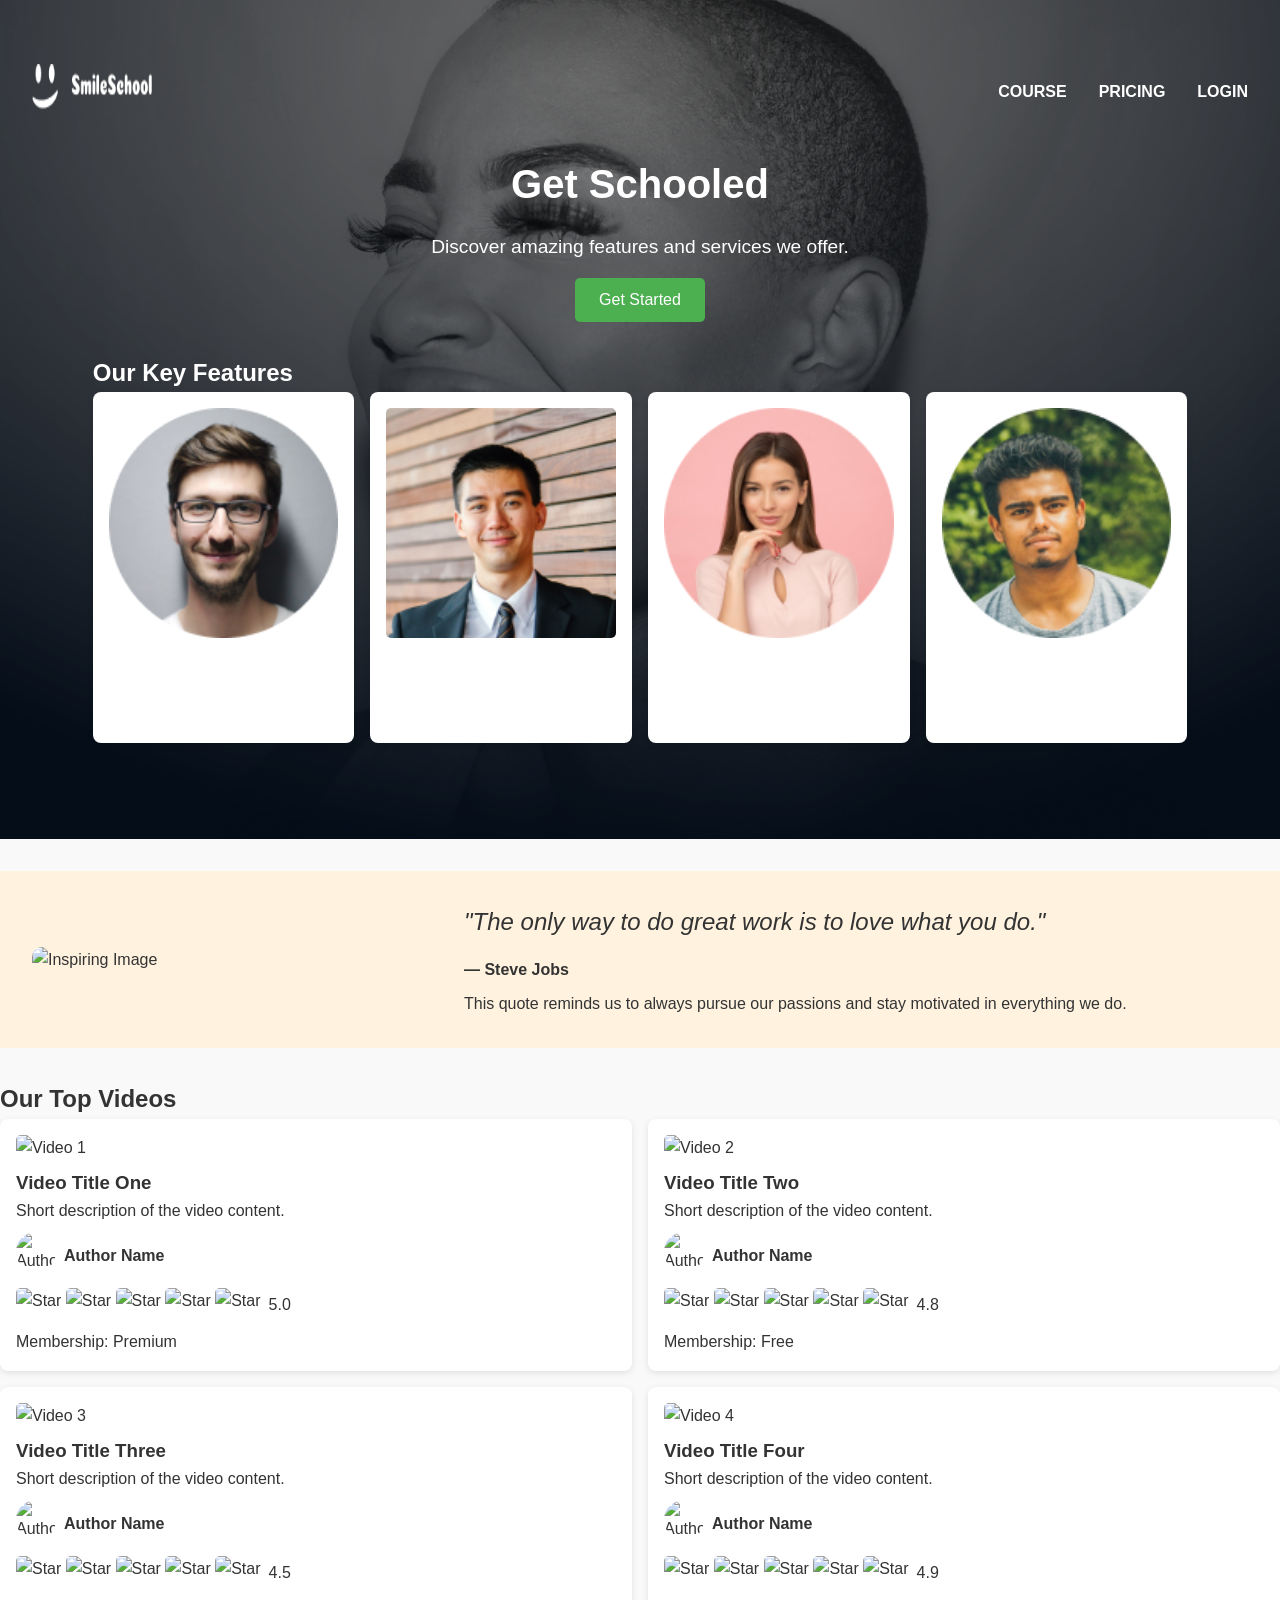
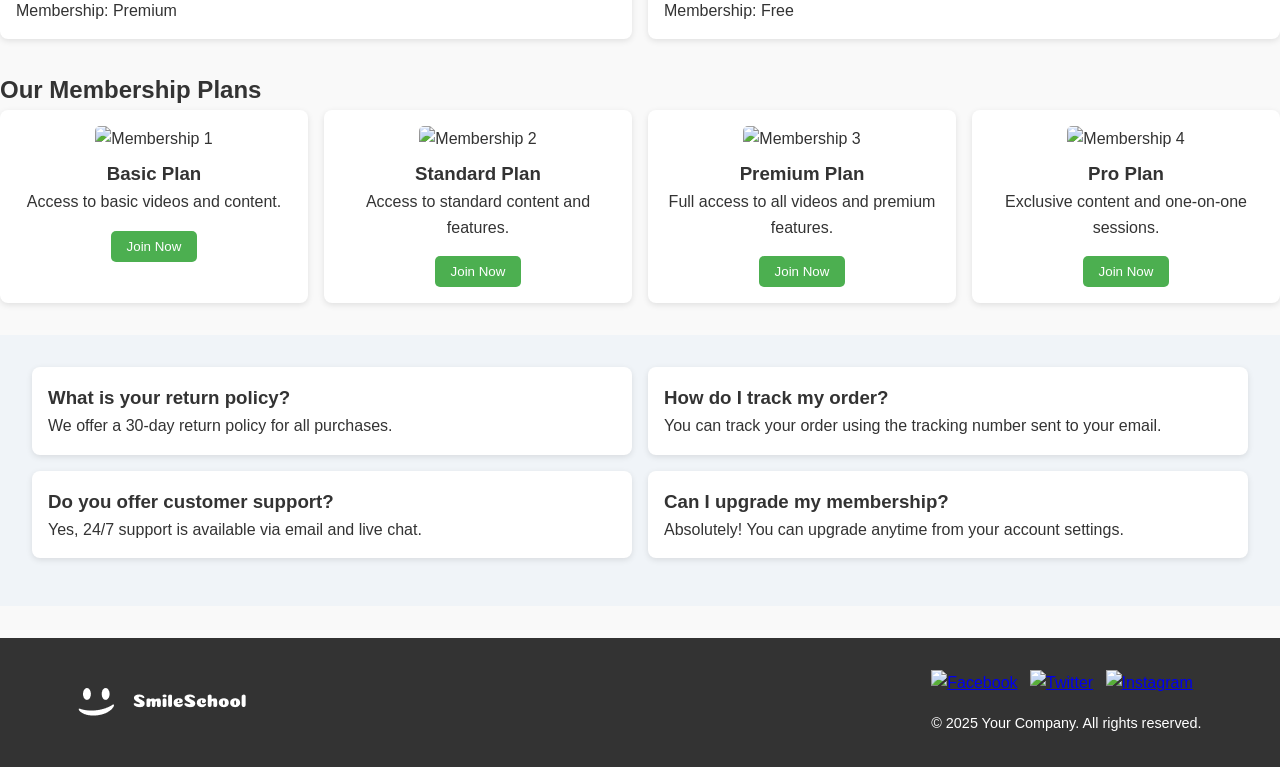
==== css_advanced/index.html @ 72dc7161 "Advanced html and CSS" ====
<!DOCTYPE html>
<html lang="en">
<head>
<meta charset="utf-8">
<meta name="viewport" content="width=device-width, initial-scale=1">
<title>Document</title>
<link rel="stylesheet" href="styles.css">
</head>
<body>

<div class="hero"
<header>
  <div class="header-container">
    <a href="/" aria-label="SmileSchool">
      <img src="logo.png" alt="SmileSchool" width="120" height="48">
    </a>

<!-- Block of 3 links -->
    <nav class="header-links">
     <a href="#">COURSE</a>
     <a href="#">PRICING</a>
     <a href="#">LOGIN</a>
    </nav>
  </div>
</header>
<!-- Main content -->
<main>
  <!-- Banner Section -->
  <section class="banner">
    
    <!-- First block -->
    <div class="banner-intro">
      <h1>Get Schooled</h1>
      <p>Discover amazing features and services we offer.</p>
      <button>Get Started</button>
    </div>
    
    <!-- Second block -->
    <div class="banner-features">
      <h2>Our Key Features</h2>
      
      <!-- Feature blocks container -->
      <div class="features-container">
        
        <!-- Feature 1 -->
        <div class="feature">
          <img src="1.png" alt="Feature 1">
          <h3>Feature One</h3>
          <p>Feature 1.</p>
        </div>

        <!-- Feature 2 -->
        <div class="feature">
          <img src="2.png" alt="Feature 2">
          <h3>Feature Two</h3>
          <p>Short description about feature two.</p>
        </div>

        <!-- Feature 3 -->
        <div class="feature">
          <img src="3.png" alt="Feature 3">
          <h3>Feature Three</h3>
          <p>Short description about feature three.</p>
        </div>

        <!-- Feature 4 -->
        <div class="feature">
          <img src="4.png" alt="Feature 4">
          <h3>Feature Four</h3>
          <p>Short description about feature four.</p>
        </div>

      </div> <!-- End features-container -->
    </div> <!-- End banner-features -->
  </section>
</div>
    <!-- Quote Section -->
<section class="quote-section">
  <div class="quote-container">
    
    <!-- Image related to the quote -->
    <img src="quote-image.jpg" alt="Inspiring Image">

    <!-- Quote content block -->
    <div class="quote-content">
      <blockquote>
        "The only way to do great work is to love what you do."
      </blockquote>
      <p class="quote-author">— Steve Jobs</p>
      <p class="quote-text">This quote reminds us to always pursue our passions and stay motivated in everything we do.</p>
    </div>

  </div>
</section>

<!-- Videos List Section -->
<section class="videos-section">
  <h2>Our Top Videos</h2>

  <div class="videos-container">
    
    <!-- Video 1 -->
    <div class="video-block">
      <img src="video1-thumbnail.jpg" alt="Video 1">
      <h3>Video Title One</h3>
      <p>Short description of the video content.</p>

      <!-- Author info -->
      <div class="video-author">
        <img src="author1.jpg" alt="Author 1">
        <h4>Author Name</h4>
      </div>

      <!-- Rating info -->
      <div class="video-rating">
        <div class="stars">
          <img src="star.png" alt="Star">
          <img src="star.png" alt="Star">
          <img src="star.png" alt="Star">
          <img src="star.png" alt="Star">
          <img src="star.png" alt="Star">
        </div>
        <p>5.0</p>
      </div>

      <p class="video-membership">Membership: Premium</p>
    </div>

    <!-- Video 2 -->
    <div class="video-block">
      <img src="video2-thumbnail.jpg" alt="Video 2">
      <h3>Video Title Two</h3>
      <p>Short description of the video content.</p>

      <div class="video-author">
        <img src="author2.jpg" alt="Author 2">
        <h4>Author Name</h4>
      </div>

      <div class="video-rating">
        <div class="stars">
          <img src="star.png" alt="Star">
          <img src="star.png" alt="Star">
          <img src="star.png" alt="Star">
          <img src="star.png" alt="Star">
          <img src="star.png" alt="Star">
        </div>
        <p>4.8</p>
      </div>

      <p class="video-membership">Membership: Free</p>
    </div>

    <!-- Video 3 -->
    <div class="video-block">
      <img src="video3-thumbnail.jpg" alt="Video 3">
      <h3>Video Title Three</h3>
      <p>Short description of the video content.</p>

      <div class="video-author">
        <img src="author3.jpg" alt="Author 3">
        <h4>Author Name</h4>
      </div>

      <div class="video-rating">
        <div class="stars">
          <img src="star.png" alt="Star">
          <img src="star.png" alt="Star">
          <img src="star.png" alt="Star">
          <img src="star.png" alt="Star">
          <img src="star.png" alt="Star">
        </div>
        <p>4.5</p>
      </div>

      <p class="video-membership">Membership: Premium</p>
    </div>

    <!-- Video 4 -->
    <div class="video-block">
      <img src="video4-thumbnail.jpg" alt="Video 4">
      <h3>Video Title Four</h3>
      <p>Short description of the video content.</p>

      <div class="video-author">
        <img src="author4.jpg" alt="Author 4">
        <h4>Author Name</h4>
      </div>

      <div class="video-rating">
        <div class="stars">
          <img src="star.png" alt="Star">
          <img src="star.png" alt="Star">
          <img src="star.png" alt="Star">
          <img src="star.png" alt="Star">
          <img src="star.png" alt="Star">
        </div>
        <p>4.9</p>
      </div>

      <p class="video-membership">Membership: Free</p>
    </div>

  </div> <!-- End videos-container -->
</section>

<!-- Membership Section -->
<section class="membership-section">
  <h2>Our Membership Plans</h2>

  <div class="membership-container">

    <!-- Membership Item 1 -->
    <div class="membership-item">
      <img src="membership1.jpg" alt="Membership 1">
      <h3>Basic Plan</h3>
      <p>Access to basic videos and content.</p>
      <button>Join Now</button>
    </div>

    <!-- Membership Item 2 -->
    <div class="membership-item">
      <img src="membership2.jpg" alt="Membership 2">
      <h3>Standard Plan</h3>
      <p>Access to standard content and features.</p>
      <button>Join Now</button>
    </div>

    <!-- Membership Item 3 -->
    <div class="membership-item">
      <img src="membership3.jpg" alt="Membership 3">
      <h3>Premium Plan</h3>
      <p>Full access to all videos and premium features.</p>
      <button>Join Now</button>
    </div>

    <!-- Membership Item 4 -->
    <div class="membership-item">
      <img src="membership4.jpg" alt="Membership 4">
      <h3>Pro Plan</h3>
      <p>Exclusive content and one-on-one sessions.</p>
      <button>Join Now</button>
    </div>

  </div> <!-- End membership-container -->
</section>

<!-- FAQ Section -->
<section class="faq-section">
  <div class="faq-container">
    
    <!-- Row 1 -->
    <div class="faq-row">
      
      <!-- Item 1 -->
      <div class="faq-item">
        <h3>What is your return policy?</h3>
        <p>We offer a 30-day return policy for all purchases.</p>
      </div>
      
      <!-- Item 2 -->
      <div class="faq-item">
        <h3>How do I track my order?</h3>
        <p>You can track your order using the tracking number sent to your email.</p>
      </div>

    </div> <!-- End Row 1 -->

    <!-- Row 2 -->
    <div class="faq-row">
      
      <!-- Item 3 -->
      <div class="faq-item">
        <h3>Do you offer customer support?</h3>
        <p>Yes, 24/7 support is available via email and live chat.</p>
      </div>
      
      <!-- Item 4 -->
      <div class="faq-item">
        <h3>Can I upgrade my membership?</h3>
        <p>Absolutely! You can upgrade anytime from your account settings.</p>
      </div>

    </div> <!-- End Row 2 -->

  </div> <!-- End FAQ container -->
</section>

<!-- Footer -->
<footer>
  <div class="footer-global">

    <div class="footer-row">

      <!-- Logo -->
      <img src="logo.png" alt="Company Logo">

      <!-- Footer Links and Socials -->
      <div class="footer-links">
        <!-- Social images with links -->
        <a href="#"><img src="facebook.png" alt="Facebook"></a>
        <a href="#"><img src="twitter.png" alt="Twitter"></a>
        <a href="#"><img src="instagram.png" alt="Instagram"></a>
        <!-- Footer Text -->
        <p>&copy; 2025 Your Company. All rights reserved.</p>
      </div>

    </div> <!-- End footer row -->

  </div> <!-- End footer global -->
</footer>

  </section>
</main>

</header>
</body>
</html>
---- css_advanced/styles.css ----
/* Reset some default styles */
* {
  margin: 0;
  padding: 0;
  box-sizing: border-box;
}

body {
  font-family: Arial, sans-serif;
  line-height: 1.6;
  color: #333;
  background-color: #f9f9f9;
}

/* Header */
header {
  background-color: #e8ece8;
  color: white;
  padding: 1rem 2rem;
}

.header-container {
  display: flex;
  justify-content: space-between; /* logo left, nav right */
  align-items: center; /* vertical centering */
}

.header-links {
  display: flex;
  gap: 2rem; /* space between links */
}

.header-links a {
  color: white;
  text-decoration: none;
  font-weight: bold;
  transition: color 0.3s;
}

.header-links a:hover {
  color: #ffe600;
}

.logo img {
  display: block;
}

/* Main sections */
main {
  width: 90%;
  max-width: 1200px;
  margin: 0 auto;
  padding: 2rem 0;
}

/* Banner */
.hero {
  position: relative;
  background-image: url('Object.png');
  background-size: cover;
  background-position: center;
  background-repeat: no-repeat;
  padding: 4rem 2rem;
  color: white; 
  margin-bottom: 2rem;
}
.hero::before {
  content: "";
  position: absolute;
  top: 0;
  left: 0;
  width: 100%;
  height: 100%;
  background-color: rgba(0, 0, 0, 0.4);
  z-index: 1;
}

.hero > * {
  position: relative;
  z-index: 2;                              
}
.banner-intro {
  text-align: center;
  margin-bottom: 2rem;
}

.banner-intro h1 {
  font-size: 2.5rem;
  margin-bottom: 1rem;
}

.banner-intro p {
  font-size: 1.2rem;
  margin-bottom: 1rem;
}

.banner-intro button {
  padding: 0.8rem 1.5rem;
  font-size: 1rem;
  background-color: #4CAF50;
  color: white;
  border: none;
  cursor: pointer;
  border-radius: 5px;
}

.features-container {
  display: flex;
  gap: 1rem;
  flex-wrap: wrap;
  justify-content: space-between;
}

.feature {
  background-color: white;
  flex: 1 1 22%;
  padding: 1rem;
  border-radius: 8px;
  text-align: center;
  box-shadow: 0 2px 6px rgba(0,0,0,0.1);
}

.feature img {
  width: 100%;
  height: auto;
  border-radius: 5px;
}

/* Quote Section */
.quote-section {
  background-color: #fff3e0;
  padding: 2rem;
  margin-bottom: 2rem;
}

.quote-container {
  display: flex;
  flex-wrap: wrap;
  gap: 2rem;
  align-items: center;
}

.quote-container img {
  flex: 1 1 300px;
  max-width: 400px;
  border-radius: 10px;
}

.quote-content {
  flex: 2 1 500px;
}

blockquote {
  font-size: 1.5rem;
  font-style: italic;
  margin-bottom: 1rem;
}

.quote-author {
  font-weight: bold;
  margin-bottom: 0.5rem;
}

/* Videos Section */
.videos-section {
  margin-bottom: 2rem;
}

.videos-container {
  display: flex;
  flex-wrap: wrap;
  gap: 1rem;
}

.video-block {
  background-color: white;
  flex: 1 1 48%;
  padding: 1rem;
  border-radius: 8px;
  box-shadow: 0 2px 6px rgba(0,0,0,0.1);
}

.video-block img {
  width: 100%;
  border-radius: 5px;
  margin-bottom: 0.5rem;
}

.video-author {
  display: flex;
  align-items: center;
  gap: 0.5rem;
  margin: 0.5rem 0;
}

.video-author img {
  width: 40px;
  height: 40px;
  border-radius: 50%;
}

.video-rating {
  display: flex;
  align-items: center;
  gap: 0.5rem;
  margin-bottom: 0.5rem;
}

.stars img {
  width: 20px;
  height: 20px;
}

/* Membership Section */
.membership-container {
  display: flex;
  flex-wrap: wrap;
  gap: 1rem;
  margin-bottom: 2rem;
}

.membership-item {
  background-color: white;
  flex: 1 1 22%;
  padding: 1rem;
  border-radius: 8px;
  text-align: center;
  box-shadow: 0 2px 6px rgba(0,0,0,0.1);
}

.membership-item img {
  width: 100%;
  border-radius: 5px;
  margin-bottom: 0.5rem;
}

.membership-item button {
  margin-top: 1rem;
  padding: 0.5rem 1rem;
  background-color: #4CAF50;
  color: white;
  border: none;
  cursor: pointer;
  border-radius: 5px;
}

/* FAQ Section */
.faq-section {
  background-color: #f0f4f8;
  padding: 2rem;
  margin-bottom: 2rem;
}

.faq-row {
  display: flex;
  flex-wrap: wrap;
  gap: 1rem;
  margin-bottom: 1rem;
}

.faq-item {
  background-color: white;
  flex: 1 1 48%;
  padding: 1rem;
  border-radius: 8px;
  box-shadow: 0 2px 6px rgba(0,0,0,0.1);
}

/* Footer */
footer {
  background-color: #333;
  color: white;
  padding: 2rem 1rem;
}

.footer-global {
  width: 90%;
  max-width: 1200px;
  margin: 0 auto;
}

.footer-row {
  display: flex;
  flex-wrap: wrap;
  gap: 2rem;
  align-items: center;
  justify-content: space-between;
}

.footer-links a img {
  width: 30px;
  height: 30px;
  margin-right: 0.5rem;
}

.footer-links p {
  margin-top: 1rem;
  font-size: 0.9rem;
}
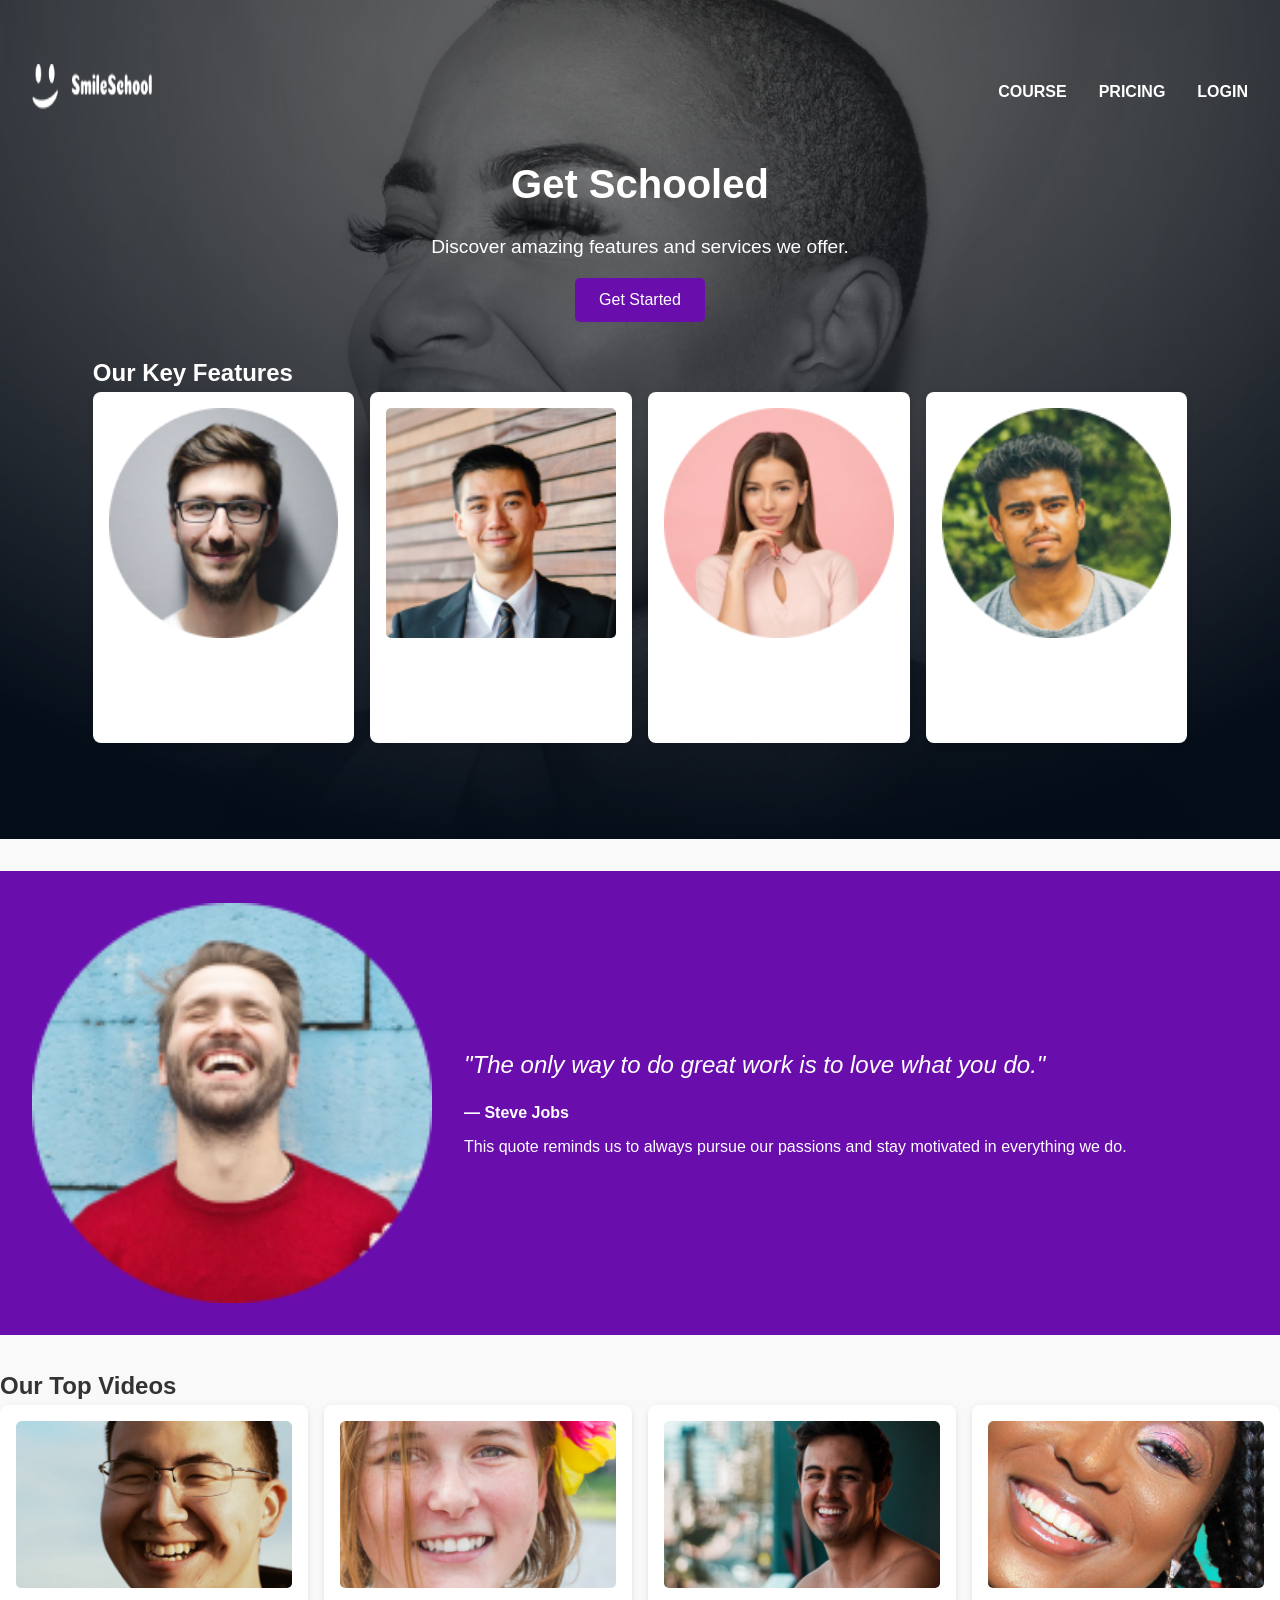
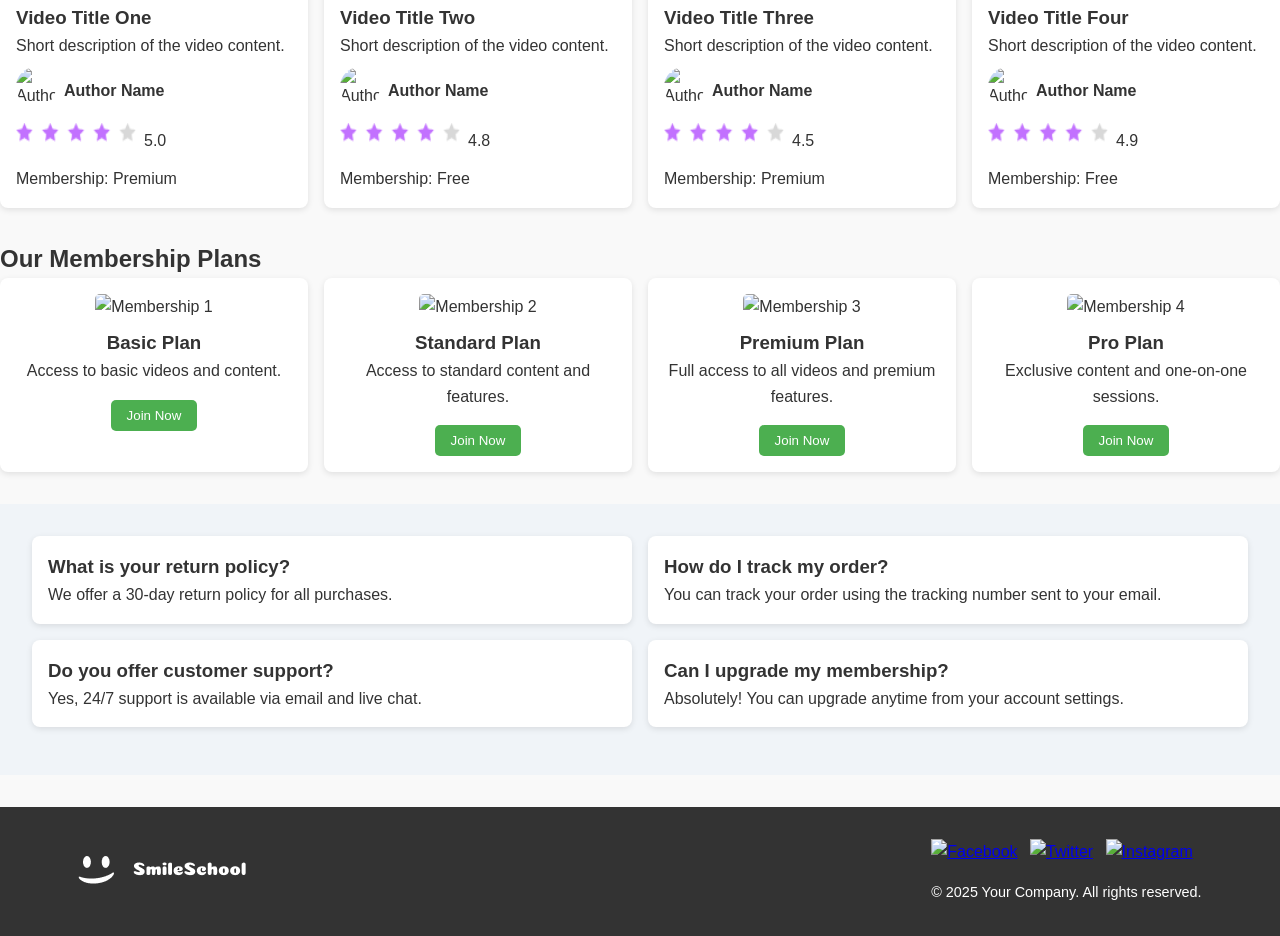
==== commit ac1877a2: "advanced CSS and HTML" ====
--- a/css_advanced/index.html
+++ b/css_advanced/index.html
@@ -79,7 +79,7 @@
   <div class="quote-container">
     
     <!-- Image related to the quote -->
-    <img src="quote-image.jpg" alt="Inspiring Image">
+    <img src="5.png" alt="Steve Jobs">
 
     <!-- Quote content block -->
     <div class="quote-content">
@@ -101,7 +101,7 @@
     
     <!-- Video 1 -->
     <div class="video-block">
-      <img src="video1-thumbnail.jpg" alt="Video 1">
+      <img src="6.png" alt="Video 1">
       <h3>Video Title One</h3>
       <p>Short description of the video content.</p>
 
@@ -114,11 +114,7 @@
       <!-- Rating info -->
       <div class="video-rating">
         <div class="stars">
-          <img src="star.png" alt="Star">
-          <img src="star.png" alt="Star">
-          <img src="star.png" alt="Star">
-          <img src="star.png" alt="Star">
-          <img src="star.png" alt="Star">
+          <img src="rating.png" alt="Star" width="100" height="20">
         </div>
         <p>5.0</p>
       </div>
@@ -128,7 +124,7 @@
 
     <!-- Video 2 -->
     <div class="video-block">
-      <img src="video2-thumbnail.jpg" alt="Video 2">
+      <img src="7.png" alt="Video 2">
       <h3>Video Title Two</h3>
       <p>Short description of the video content.</p>
 
@@ -139,11 +135,7 @@
 
       <div class="video-rating">
         <div class="stars">
-          <img src="star.png" alt="Star">
-          <img src="star.png" alt="Star">
-          <img src="star.png" alt="Star">
-          <img src="star.png" alt="Star">
-          <img src="star.png" alt="Star">
+          <img src="rating.png" alt="Star" width="100" height="20">
         </div>
         <p>4.8</p>
       </div>
@@ -153,7 +145,7 @@
 
     <!-- Video 3 -->
     <div class="video-block">
-      <img src="video3-thumbnail.jpg" alt="Video 3">
+      <img src="8.png" alt="Video 3">
       <h3>Video Title Three</h3>
       <p>Short description of the video content.</p>
 
@@ -164,11 +156,7 @@
 
       <div class="video-rating">
         <div class="stars">
-          <img src="star.png" alt="Star">
-          <img src="star.png" alt="Star">
-          <img src="star.png" alt="Star">
-          <img src="star.png" alt="Star">
-          <img src="star.png" alt="Star">
+          <img src="rating.png" alt="Star" width="100" height="20">
         </div>
         <p>4.5</p>
       </div>
@@ -178,7 +166,7 @@
 
     <!-- Video 4 -->
     <div class="video-block">
-      <img src="video4-thumbnail.jpg" alt="Video 4">
+      <img src="9.png" alt="Video 4">
       <h3>Video Title Four</h3>
       <p>Short description of the video content.</p>
 
@@ -189,11 +177,7 @@
 
       <div class="video-rating">
         <div class="stars">
-          <img src="star.png" alt="Star">
-          <img src="star.png" alt="Star">
-          <img src="star.png" alt="Star">
-          <img src="star.png" alt="Star">
-          <img src="star.png" alt="Star">
+          <img src="rating.png" alt="Star" width="100" height="20">
         </div>
         <p>4.9</p>
       </div>
--- a/css_advanced/styles.css
+++ b/css_advanced/styles.css
@@ -97,7 +97,7 @@
 .banner-intro button {
   padding: 0.8rem 1.5rem;
   font-size: 1rem;
-  background-color: #4CAF50;
+  background-color: #6a0dad;
   color: white;
   border: none;
   cursor: pointer;
@@ -128,9 +128,10 @@
 
 /* Quote Section */
 .quote-section {
-  background-color: #fff3e0;
+  background-color: #6a0dad;
   padding: 2rem;
   margin-bottom: 2rem;
+  color: white;
 }
 
 .quote-container {
@@ -143,7 +144,7 @@
 .quote-container img {
   flex: 1 1 300px;
   max-width: 400px;
-  border-radius: 10px;
+  border-radius: 6px;
 }
 
 .quote-content {
@@ -170,11 +171,12 @@
   display: flex;
   flex-wrap: wrap;
   gap: 1rem;
+  justify-content: space-between;
 }
 
 .video-block {
   background-color: white;
-  flex: 1 1 48%;
+  flex: 1 1 calc(25% - 1rem);
   padding: 1rem;
   border-radius: 8px;
   box-shadow: 0 2px 6px rgba(0,0,0,0.1);
@@ -207,7 +209,7 @@
 }
 
 .stars img {
-  width: 20px;
+  width: 120px;
   height: 20px;
 }
 
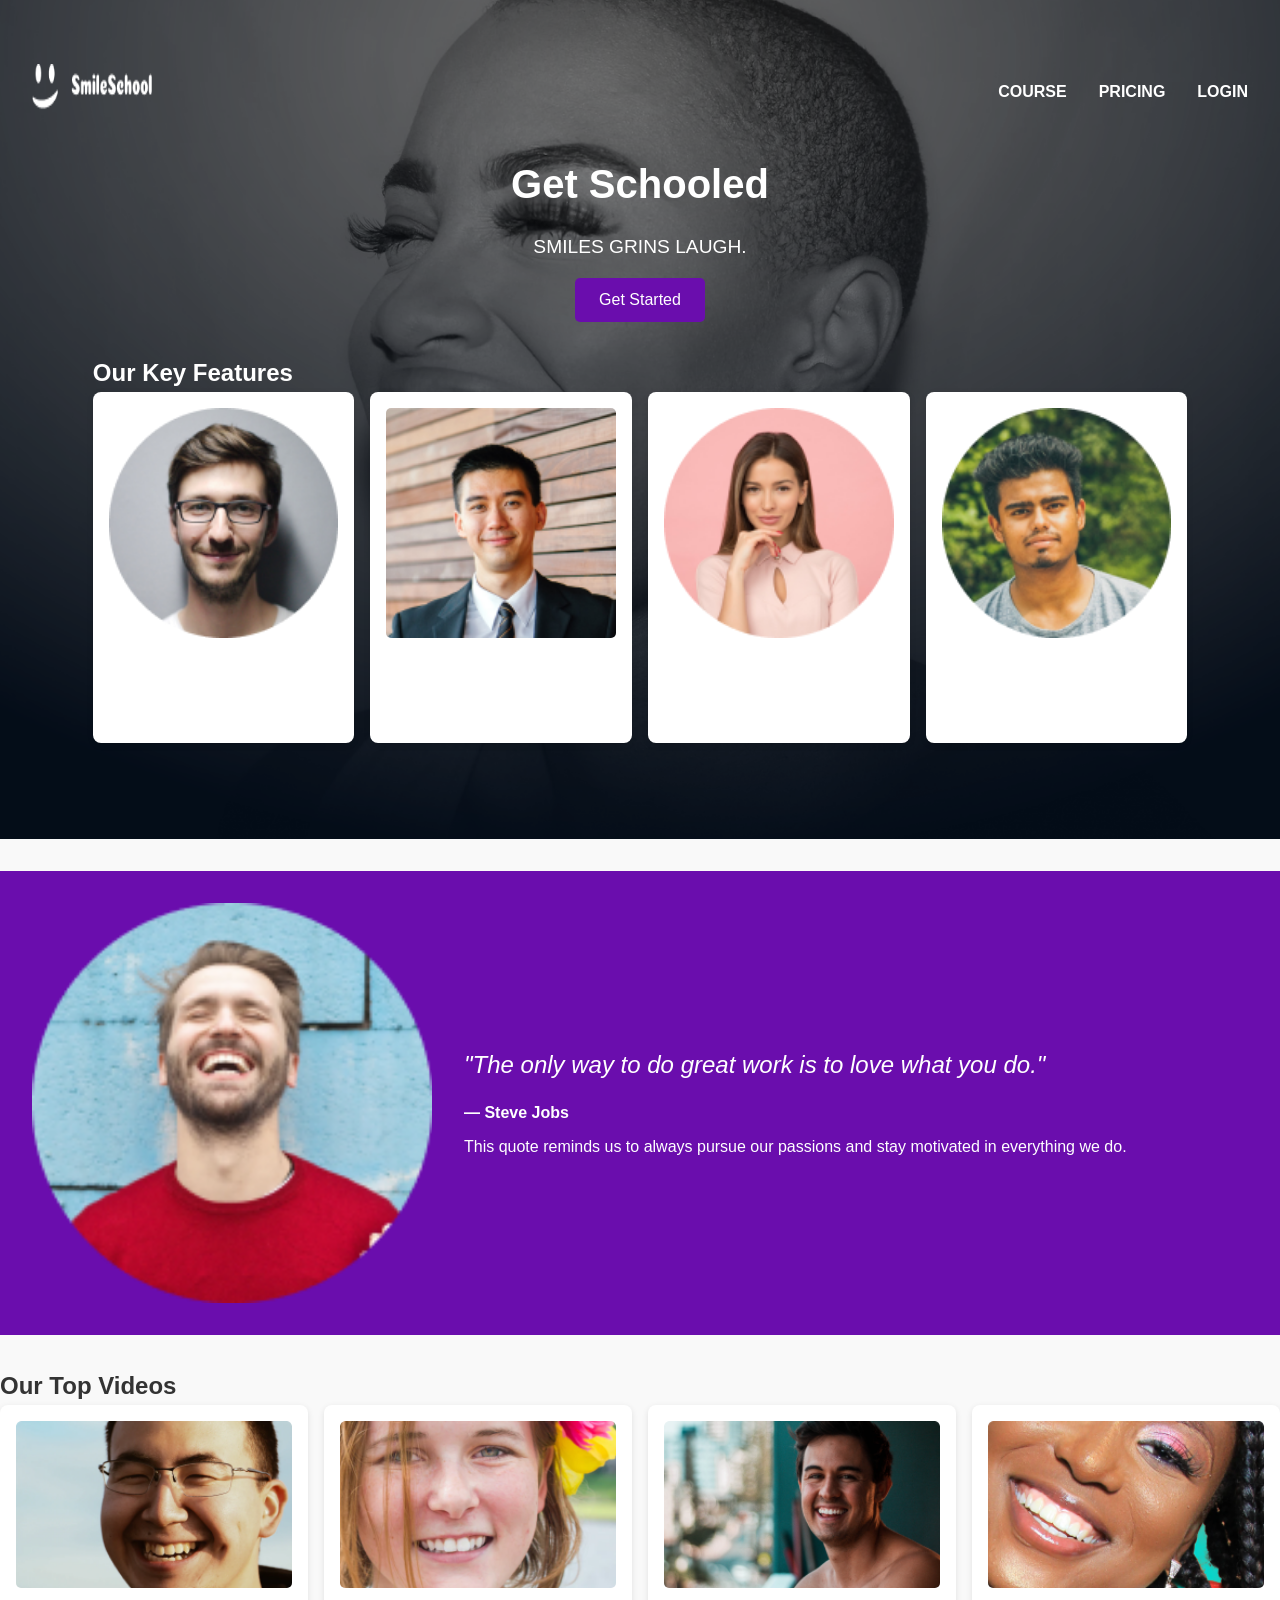
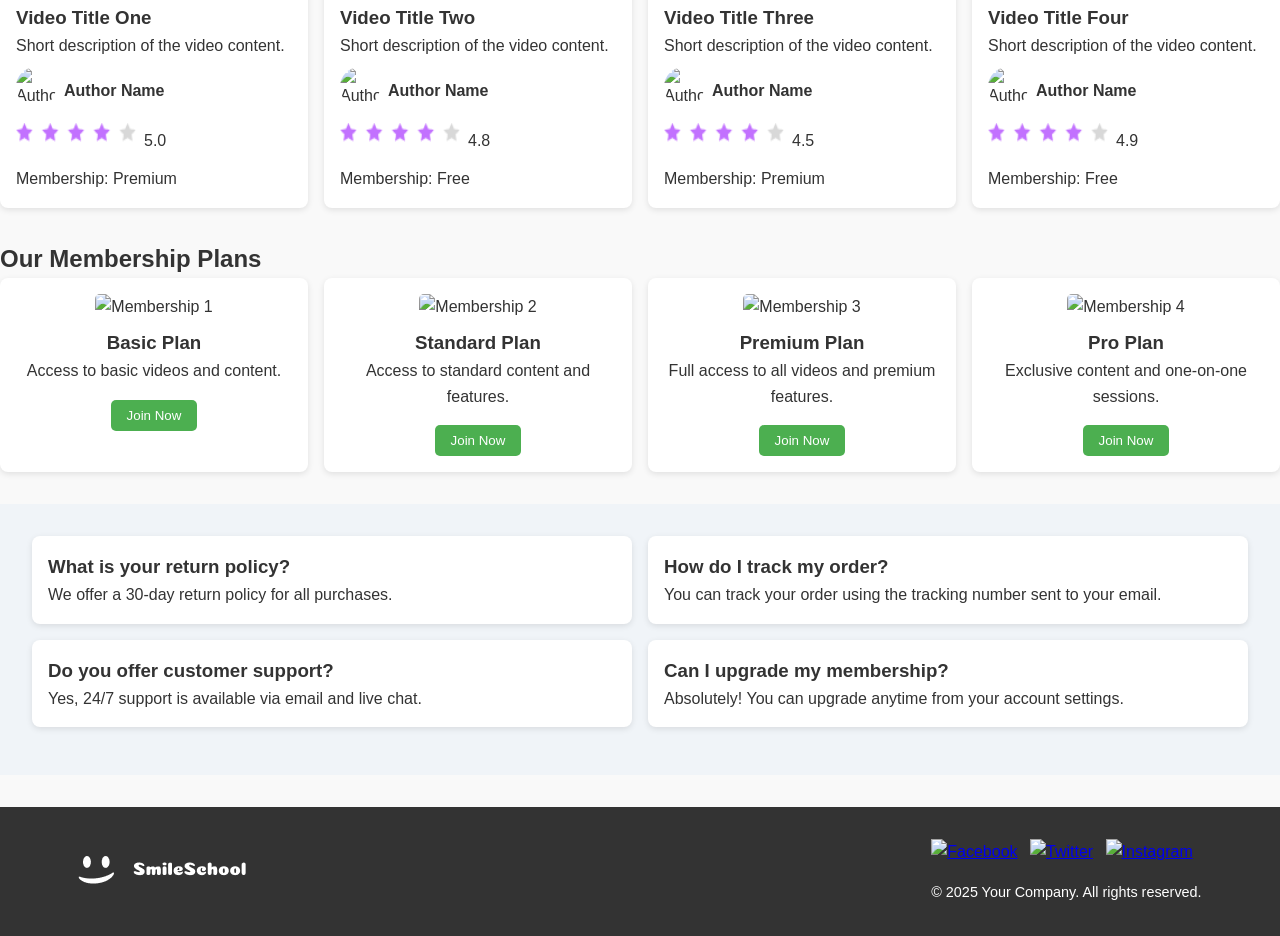
==== commit 096067f5: "Update index.html" ====
--- a/css_advanced/index.html
+++ b/css_advanced/index.html
@@ -31,7 +31,7 @@
     <!-- First block -->
     <div class="banner-intro">
       <h1>Get Schooled</h1>
-      <p>Discover amazing features and services we offer.</p>
+      <p>SMILES GRINS LAUGH.</p>
       <button>Get Started</button>
     </div>
     
@@ -299,4 +299,5 @@
 
 </header>
 </body>
-</html>+
+</html>
